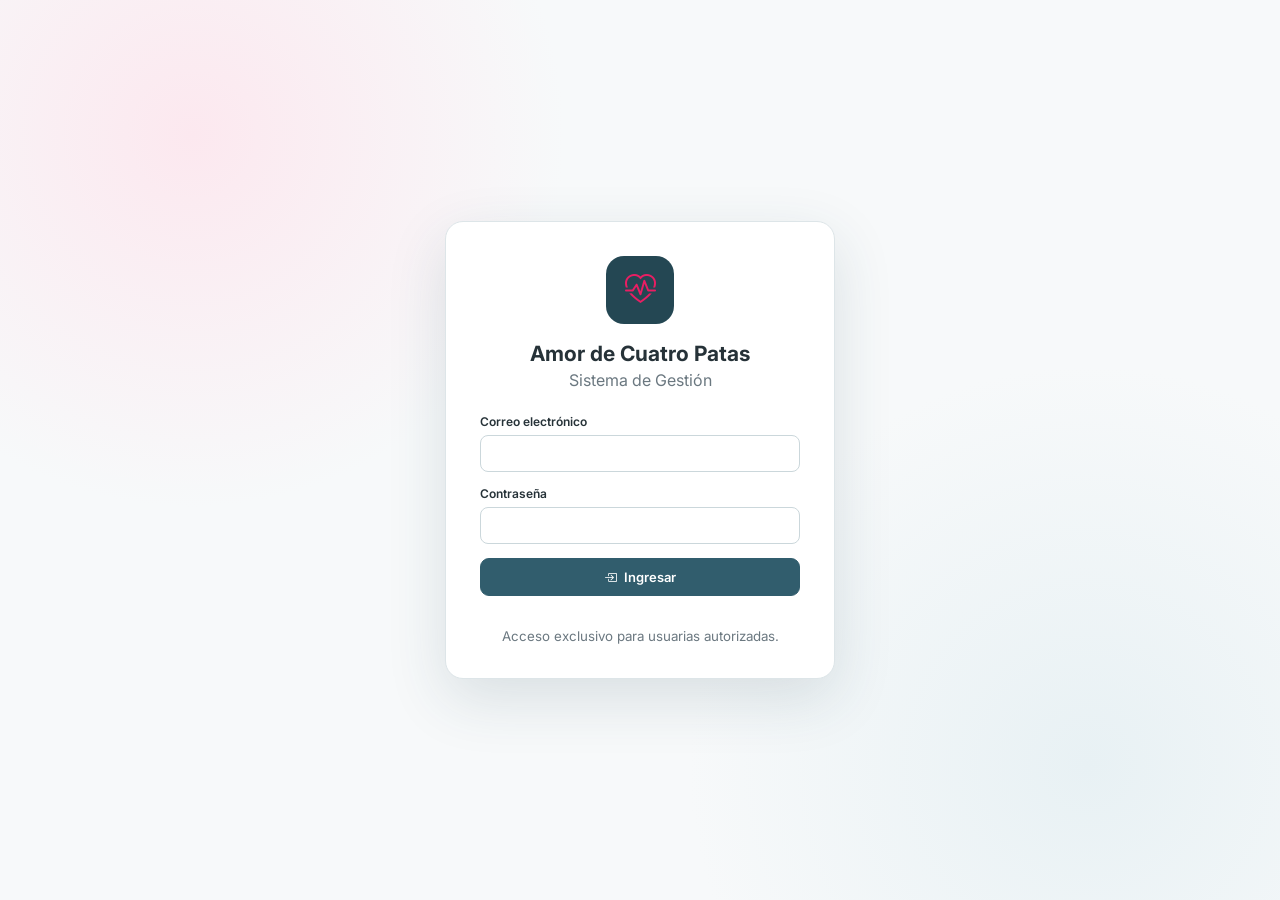
==== frontend/index.html @ b77878f8 "Agregar archivos de proyecto." ====
<!doctype html><html lang="es"><head><meta charset="utf-8"><meta name="viewport" content="width=device-width,initial-scale=1"><title>Amor de Cuatro Patas · Sistema de Gestión</title><link rel="preconnect" href="https://fonts.googleapis.com"><link rel="preconnect" href="https://fonts.gstatic.com" crossorigin><link href="https://fonts.googleapis.com/css2?family=Inter:wght@400;500;600;700&display=swap" rel="stylesheet"><link rel="stylesheet" href="https://cdn.jsdelivr.net/npm/bootstrap-icons@1.11.3/font/bootstrap-icons.min.css"><link rel="stylesheet" href="./css/styles.css"></head><body>
<div id="toast" class="toast"></div>
<section id="loginView" class="login-shell"><div class="login-card"><div class="brand-mark"><i class="bi bi-heart-pulse"></i></div><h1>Amor de Cuatro Patas</h1><p>Sistema de Gestión</p><form id="loginForm"><label>Correo electrónico<input id="loginEmail" type="email" required autocomplete="email"></label><label>Contraseña<input id="loginPassword" type="password" required autocomplete="current-password"></label><button class="btn primary full" type="submit"><i class="bi bi-box-arrow-in-right"></i> Ingresar</button><div id="loginError" class="form-error"></div></form><small>Acceso exclusivo para usuarias autorizadas.</small></div></section>
<div id="appView" class="app hidden"><aside class="sidebar"><div class="brand"><div class="brand-placeholder"><i class="bi bi-heart-fill"></i><i class="bi bi-paw-fill paw-fallback">🐾</i></div><div><strong>Amor de Cuatro Patas</strong><span>Sistema de Gestión</span></div></div><nav id="nav"></nav><div class="sidebar-user"><div><strong id="sidebarUser">Usuaria</strong><span id="sidebarEmail"></span></div><button id="logoutBtn" title="Cerrar sesión"><i class="bi bi-box-arrow-right"></i></button></div></aside><main><header class="topbar"><button id="menuBtn" class="icon-btn mobile"><i class="bi bi-list"></i></button><div><h2 id="pageTitle">Panel principal</h2><p id="pageSubtitle">Resumen de la Fundación</p></div><div class="top-actions"><button class="icon-btn" id="refreshBtn" title="Actualizar"><i class="bi bi-arrow-clockwise"></i></button></div></header><div id="content" class="content"></div></main></div>
<div id="modal" class="modal hidden"><div class="modal-backdrop" data-close-modal></div><div class="modal-card"><div class="modal-head"><div><h3 id="modalTitle"></h3><p id="modalSubtitle"></p></div><button class="icon-btn" data-close-modal><i class="bi bi-x-lg"></i></button></div><div id="modalBody" class="modal-body"></div></div></div>
<script type="module" src="./js/app.js"></script></body></html>
---- frontend/css/styles.css ----
:root{--primary:#315D6D;--primary-dark:#244753;--primary-soft:#E8F1F4;--brand:#E91E63;--brand-soft:#FCE8EF;--burgundy:#9F171A;--bg:#F7F9FA;--surface:#fff;--text:#263238;--muted:#6B7880;--line:#DDE5E8;--success:#2E7D5B;--success-soft:#E8F5EE;--warning:#A66B18;--warning-soft:#FFF4DE;--danger:#B84040;--danger-soft:#FCEAEA;--shadow:0 6px 24px rgba(36,71,83,.08);--radius:12px}*{box-sizing:border-box}body{margin:0;font-family:Inter,system-ui,sans-serif;color:var(--text);background:var(--bg)}button,input,select,textarea{font:inherit}.hidden{display:none!important}.app{min-height:100vh;display:grid;grid-template-columns:260px 1fr}.sidebar{position:sticky;top:0;height:100vh;background:var(--primary-dark);color:#fff;padding:22px 14px;display:flex;flex-direction:column;z-index:20}.brand{display:flex;gap:12px;align-items:center;padding:0 8px 22px;border-bottom:1px solid rgba(255,255,255,.12)}.brand-placeholder{width:48px;height:48px;background:#fff;color:var(--brand);border-radius:12px;display:grid;place-items:center;font-size:22px}.paw-fallback{display:none}.brand strong,.brand span{display:block}.brand strong{font-size:14px}.brand span{font-size:11px;opacity:.7;margin-top:3px}nav{padding:18px 0;display:grid;gap:5px;overflow:auto}.nav-btn{border:0;background:transparent;color:rgba(255,255,255,.78);padding:11px 12px;border-radius:9px;text-align:left;display:flex;align-items:center;gap:11px;cursor:pointer}.nav-btn:hover,.nav-btn.active{background:rgba(255,255,255,.1);color:#fff}.nav-btn.active{box-shadow:inset 3px 0 var(--brand)}.sidebar-user{margin-top:auto;border-top:1px solid rgba(255,255,255,.12);padding:16px 8px 0;display:flex;justify-content:space-between;align-items:center}.sidebar-user strong,.sidebar-user span{display:block;max-width:160px;overflow:hidden;text-overflow:ellipsis}.sidebar-user strong{font-size:13px}.sidebar-user span{font-size:10px;opacity:.65;margin-top:3px}.sidebar-user button{border:0;background:transparent;color:#fff;font-size:18px;cursor:pointer}.topbar{height:86px;background:#fff;border-bottom:1px solid var(--line);padding:18px 28px;display:flex;align-items:center;gap:15px;justify-content:space-between;position:sticky;top:0;z-index:10}.topbar h2{margin:0;font-size:22px}.topbar p{margin:4px 0 0;color:var(--muted);font-size:12px}.top-actions{margin-left:auto}.content{padding:26px;max-width:1600px;margin:auto}.mobile{display:none}.icon-btn{width:38px;height:38px;border:1px solid var(--line);background:#fff;border-radius:9px;cursor:pointer;color:var(--primary-dark)}.page-head{display:flex;justify-content:space-between;align-items:flex-start;gap:16px;margin-bottom:20px}.page-head h3{margin:0 0 5px}.page-head p{margin:0;color:var(--muted);font-size:13px}.actions{display:flex;gap:8px;flex-wrap:wrap}.btn{border:1px solid var(--line);background:#fff;color:var(--text);padding:10px 14px;border-radius:9px;cursor:pointer;font-weight:600;font-size:13px;display:inline-flex;align-items:center;gap:7px;justify-content:center}.btn:hover{filter:brightness(.98)}.btn.primary{background:var(--primary);border-color:var(--primary);color:#fff}.btn.brand{background:var(--brand);border-color:var(--brand);color:#fff}.btn.danger{color:var(--danger);border-color:#efcaca}.btn.full{width:100%}.kpis{display:grid;grid-template-columns:repeat(5,1fr);gap:14px;margin-bottom:22px}.kpi,.card{background:#fff;border:1px solid var(--line);border-radius:var(--radius);box-shadow:var(--shadow)}.kpi{padding:18px}.kpi-top{display:flex;justify-content:space-between;align-items:center;color:var(--muted);font-size:12px}.kpi-icon{width:34px;height:34px;border-radius:9px;background:var(--primary-soft);color:var(--primary);display:grid;place-items:center}.kpi strong{font-size:27px;display:block;margin-top:8px}.grid-2{display:grid;grid-template-columns:1fr 1fr;gap:18px}.card{padding:18px}.card h4{margin:0 0 14px}.toolbar{display:flex;gap:10px;flex-wrap:wrap;margin-bottom:16px}.toolbar input,.toolbar select{min-width:180px}.field-grid{display:grid;grid-template-columns:repeat(2,1fr);gap:14px}.field-grid .span-2{grid-column:span 2}label{display:grid;gap:6px;font-size:12px;font-weight:600;color:var(--text)}input,select,textarea{border:1px solid #CBD7DB;border-radius:8px;padding:10px 11px;background:#fff;color:var(--text);width:100%;outline:none}input:focus,select:focus,textarea:focus{border-color:var(--primary);box-shadow:0 0 0 3px rgba(49,93,109,.1)}textarea{min-height:92px;resize:vertical}.table-wrap{overflow:auto;background:#fff;border:1px solid var(--line);border-radius:var(--radius)}table{width:100%;border-collapse:collapse;font-size:12px}th,td{padding:12px 14px;border-bottom:1px solid #EDF1F2;text-align:left;white-space:nowrap}th{background:#F9FBFB;color:var(--muted);font-size:11px;text-transform:uppercase;letter-spacing:.03em}tr:last-child td{border-bottom:0}.badge{display:inline-flex;align-items:center;gap:5px;padding:5px 8px;border-radius:999px;font-size:10px;font-weight:700;background:var(--primary-soft);color:var(--primary)}.badge.success{background:var(--success-soft);color:var(--success)}.badge.warning{background:var(--warning-soft);color:var(--warning)}.badge.brand{background:var(--brand-soft);color:var(--brand)}.badge.danger{background:var(--danger-soft);color:var(--danger)}.animal-grid{display:grid;grid-template-columns:repeat(auto-fill,minmax(250px,1fr));gap:14px}.animal-card{background:#fff;border:1px solid var(--line);border-radius:var(--radius);overflow:hidden;cursor:pointer;transition:.15s}.animal-card:hover{transform:translateY(-2px);box-shadow:var(--shadow)}.animal-photo{height:145px;background:linear-gradient(135deg,var(--primary-soft),#fff);display:grid;place-items:center;color:var(--primary);font-size:38px}.animal-body{padding:14px}.animal-body h4{margin:0 0 5px}.muted{color:var(--muted)}.small{font-size:11px}.animal-meta{display:flex;gap:6px;flex-wrap:wrap;margin-top:10px}.empty{text-align:center;padding:38px;color:var(--muted)}.empty i{font-size:30px;display:block;margin-bottom:8px}.list-item{padding:11px 0;border-bottom:1px solid #EDF1F2;display:flex;justify-content:space-between;gap:12px}.list-item:last-child{border-bottom:0}.tabs{display:flex;gap:5px;overflow:auto;border-bottom:1px solid var(--line);margin:-4px 0 18px}.tab{border:0;background:transparent;padding:11px 10px;color:var(--muted);font-size:12px;font-weight:600;cursor:pointer;white-space:nowrap;border-bottom:2px solid transparent}.tab.active{color:var(--primary);border-bottom-color:var(--brand)}.profile-head{display:flex;gap:18px;align-items:center;margin-bottom:18px}.profile-photo{width:90px;height:90px;border-radius:16px;background:var(--primary-soft);display:grid;place-items:center;font-size:32px;color:var(--primary);overflow:hidden}.profile-photo img{width:100%;height:100%;object-fit:cover}.profile-head h3{font-size:24px;margin:0 0 6px}.definition{display:grid;grid-template-columns:repeat(3,1fr);gap:12px}.definition div{background:#F9FBFB;border-radius:9px;padding:10px}.definition dt{font-size:10px;color:var(--muted);text-transform:uppercase}.definition dd{margin:4px 0 0;font-size:12px;font-weight:600}.modal{position:fixed;inset:0;z-index:100;display:grid;place-items:center;padding:20px}.modal-backdrop{position:absolute;inset:0;background:rgba(20,31,35,.55)}.modal-card{position:relative;width:min(820px,96vw);max-height:92vh;background:#fff;border-radius:14px;box-shadow:0 20px 60px rgba(0,0,0,.25);display:flex;flex-direction:column}.modal-head{padding:18px 20px;border-bottom:1px solid var(--line);display:flex;justify-content:space-between}.modal-head h3{margin:0}.modal-head p{margin:4px 0 0;color:var(--muted);font-size:11px}.modal-body{padding:20px;overflow:auto}.form-actions{display:flex;justify-content:flex-end;gap:8px;margin-top:18px}.toast{position:fixed;right:20px;bottom:20px;z-index:200;background:var(--primary-dark);color:#fff;padding:12px 16px;border-radius:9px;box-shadow:var(--shadow);transform:translateY(100px);opacity:0;transition:.2s;font-size:12px}.toast.show{transform:none;opacity:1}.toast.error{background:var(--danger)}.login-shell{min-height:100vh;display:grid;place-items:center;padding:24px;background:radial-gradient(circle at 15% 15%,var(--brand-soft),transparent 28%),radial-gradient(circle at 85% 85%,var(--primary-soft),transparent 30%),var(--bg)}.login-card{width:min(390px,100%);background:#fff;padding:34px;border-radius:18px;box-shadow:0 20px 60px rgba(36,71,83,.14);border:1px solid var(--line);text-align:center}.brand-mark{width:68px;height:68px;margin:auto;background:var(--primary-dark);color:var(--brand);border-radius:18px;display:grid;place-items:center;font-size:31px}.login-card h1{font-size:21px;margin:17px 0 4px}.login-card p{margin:0 0 24px;color:var(--muted)}.login-card form{text-align:left;display:grid;gap:14px}.login-card small{display:block;color:var(--muted);margin-top:18px}.form-error{color:var(--danger);font-size:11px}.section-note{padding:11px 13px;background:var(--primary-soft);color:var(--primary-dark);border-radius:8px;font-size:11px;margin-bottom:14px}.status-row{display:flex;gap:7px;flex-wrap:wrap}.report-grid{display:grid;grid-template-columns:repeat(auto-fill,minmax(230px,1fr));gap:14px}.report-card{padding:16px;background:#fff;border:1px solid var(--line);border-radius:var(--radius);cursor:pointer}.report-card:hover{border-color:var(--primary)}.report-card i{font-size:22px;color:var(--primary)}.report-card h4{margin:10px 0 5px}.report-card p{margin:0;color:var(--muted);font-size:11px}.loading{padding:45px;text-align:center;color:var(--muted)}@media(max-width:1050px){.kpis{grid-template-columns:repeat(3,1fr)}.definition{grid-template-columns:repeat(2,1fr)}}@media(max-width:760px){.app{grid-template-columns:1fr}.sidebar{position:fixed;left:-280px;width:260px;transition:.2s}.sidebar.open{left:0}.mobile{display:inline-grid;place-items:center}.topbar{padding:15px 16px}.content{padding:16px}.kpis{grid-template-columns:repeat(2,1fr)}.grid-2,.field-grid{grid-template-columns:1fr}.field-grid .span-2{grid-column:span 1}.definition{grid-template-columns:1fr}.page-head{flex-direction:column}.profile-head{align-items:flex-start}.modal{padding:8px}.modal-card{max-height:96vh}}@media print{.sidebar,.topbar,.actions,.toolbar,.btn{display:none!important}.app{display:block}.content{padding:0}.card,.table-wrap{box-shadow:none}}
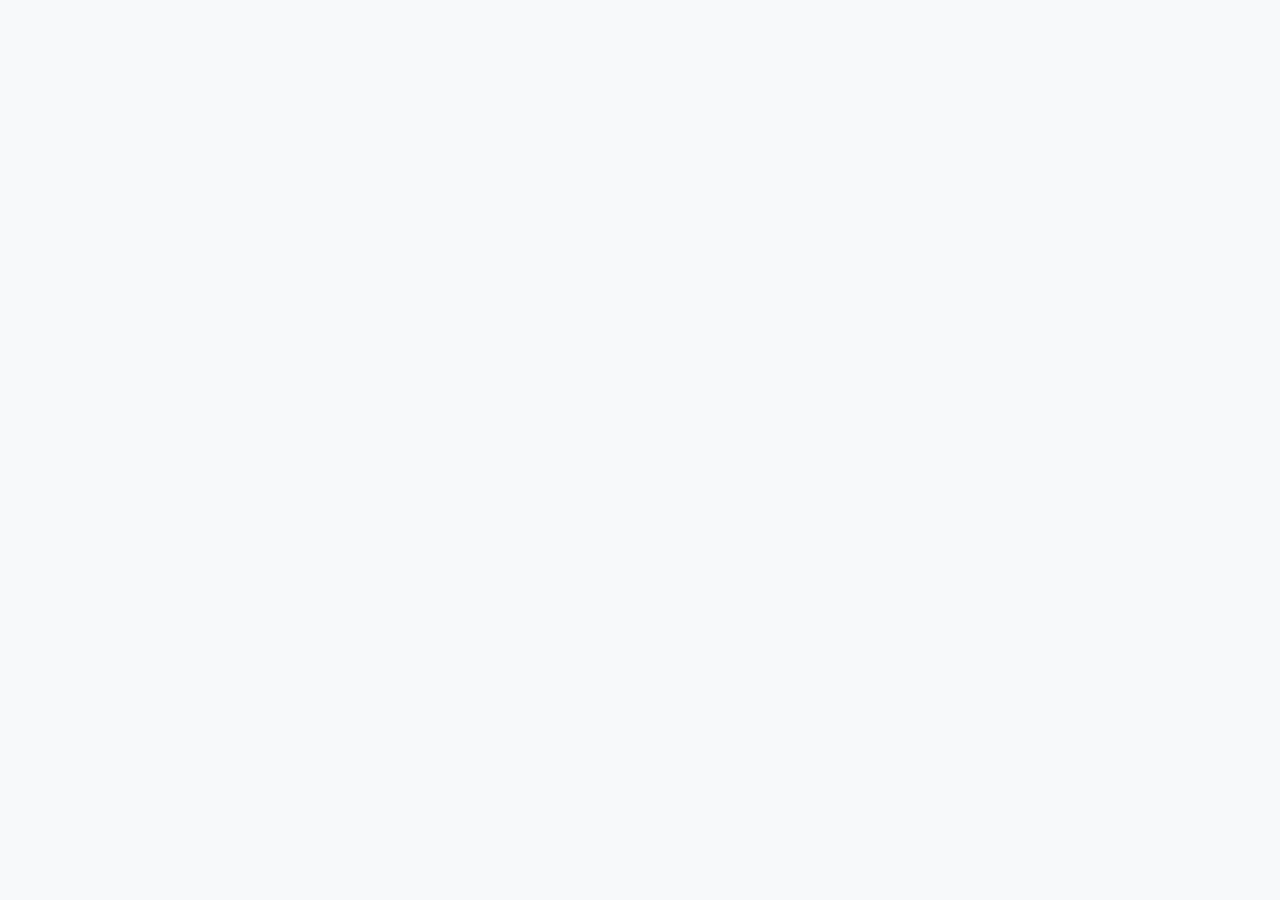
==== commit 23a565a5: "feat: estructura base, router y autenticación (Etapa 1) Reconstrucción limpia del frontend (reemplaz" ====
--- a/frontend/index.html
+++ b/frontend/index.html
@@ -1,6 +1,37 @@
-<!doctype html><html lang="es"><head><meta charset="utf-8"><meta name="viewport" content="width=device-width,initial-scale=1"><title>Amor de Cuatro Patas · Sistema de Gestión</title><link rel="preconnect" href="https://fonts.googleapis.com"><link rel="preconnect" href="https://fonts.gstatic.com" crossorigin><link href="https://fonts.googleapis.com/css2?family=Inter:wght@400;500;600;700&display=swap" rel="stylesheet"><link rel="stylesheet" href="https://cdn.jsdelivr.net/npm/bootstrap-icons@1.11.3/font/bootstrap-icons.min.css"><link rel="stylesheet" href="./css/styles.css"></head><body>
-<div id="toast" class="toast"></div>
-<section id="loginView" class="login-shell"><div class="login-card"><div class="brand-mark"><i class="bi bi-heart-pulse"></i></div><h1>Amor de Cuatro Patas</h1><p>Sistema de Gestión</p><form id="loginForm"><label>Correo electrónico<input id="loginEmail" type="email" required autocomplete="email"></label><label>Contraseña<input id="loginPassword" type="password" required autocomplete="current-password"></label><button class="btn primary full" type="submit"><i class="bi bi-box-arrow-in-right"></i> Ingresar</button><div id="loginError" class="form-error"></div></form><small>Acceso exclusivo para usuarias autorizadas.</small></div></section>
-<div id="appView" class="app hidden"><aside class="sidebar"><div class="brand"><div class="brand-placeholder"><i class="bi bi-heart-fill"></i><i class="bi bi-paw-fill paw-fallback">🐾</i></div><div><strong>Amor de Cuatro Patas</strong><span>Sistema de Gestión</span></div></div><nav id="nav"></nav><div class="sidebar-user"><div><strong id="sidebarUser">Usuaria</strong><span id="sidebarEmail"></span></div><button id="logoutBtn" title="Cerrar sesión"><i class="bi bi-box-arrow-right"></i></button></div></aside><main><header class="topbar"><button id="menuBtn" class="icon-btn mobile"><i class="bi bi-list"></i></button><div><h2 id="pageTitle">Panel principal</h2><p id="pageSubtitle">Resumen de la Fundación</p></div><div class="top-actions"><button class="icon-btn" id="refreshBtn" title="Actualizar"><i class="bi bi-arrow-clockwise"></i></button></div></header><div id="content" class="content"></div></main></div>
-<div id="modal" class="modal hidden"><div class="modal-backdrop" data-close-modal></div><div class="modal-card"><div class="modal-head"><div><h3 id="modalTitle"></h3><p id="modalSubtitle"></p></div><button class="icon-btn" data-close-modal><i class="bi bi-x-lg"></i></button></div><div id="modalBody" class="modal-body"></div></div></div>
-<script type="module" src="./js/app.js"></script></body></html>
+<!doctype html>
+<html lang="es">
+<head>
+    <meta charset="utf-8">
+    <meta name="viewport" content="width=device-width, initial-scale=1">
+    <meta name="referrer" content="strict-origin-when-cross-origin">
+    <meta name="robots" content="noindex, nofollow">
+    <meta name="theme-color" content="#244753">
+    <title>Amor de Cuatro Patas · Sistema de Gestión</title>
+
+    <link rel="preconnect" href="https://fonts.googleapis.com">
+    <link rel="preconnect" href="https://fonts.gstatic.com" crossorigin>
+    <link rel="stylesheet" href="https://fonts.googleapis.com/css2?family=Inter:wght@400;500;600;700&display=swap">
+
+    <link rel="stylesheet" href="https://cdn.jsdelivr.net/npm/bootstrap@5.3.8/dist/css/bootstrap.min.css"
+          integrity="sha384-sRIl4kxILFvY47J16cr9ZwB07vP4J8+LH7qKQnuqkuIAvNWLzeN8tE5YBujZqJLB" crossorigin="anonymous">
+    <link rel="stylesheet" href="https://cdn.jsdelivr.net/npm/bootstrap-icons@1.13.1/font/bootstrap-icons.min.css"
+          integrity="sha384-CK2SzKma4jA5H/MXDUU7i1TqZlCFaD4T01vtyDFvPlD97JQyS+IsSh1nI2EFbpyk" crossorigin="anonymous">
+    <link rel="stylesheet" href="./css/styles.css">
+</head>
+<body>
+    <div id="app"></div>
+
+    <!-- Contenedores globales para toasts y modales -->
+    <div class="toast-container position-fixed top-0 end-0 p-3" id="toastArea"></div>
+    <div id="modalHost"></div>
+
+    <noscript>
+        <p class="p-4">Este sistema requiere JavaScript habilitado en el navegador.</p>
+    </noscript>
+
+    <script src="https://cdn.jsdelivr.net/npm/bootstrap@5.3.8/dist/js/bootstrap.bundle.min.js"
+            integrity="sha384-FKyoEForCGlyvwx9Hj09JcYn3nv7wiPVlz7YYwJrWVcXK/BmnVDxM+D2scQbITxI"
+            crossorigin="anonymous" defer></script>
+    <script type="module" src="./js/app.js"></script>
+</body>
+</html>
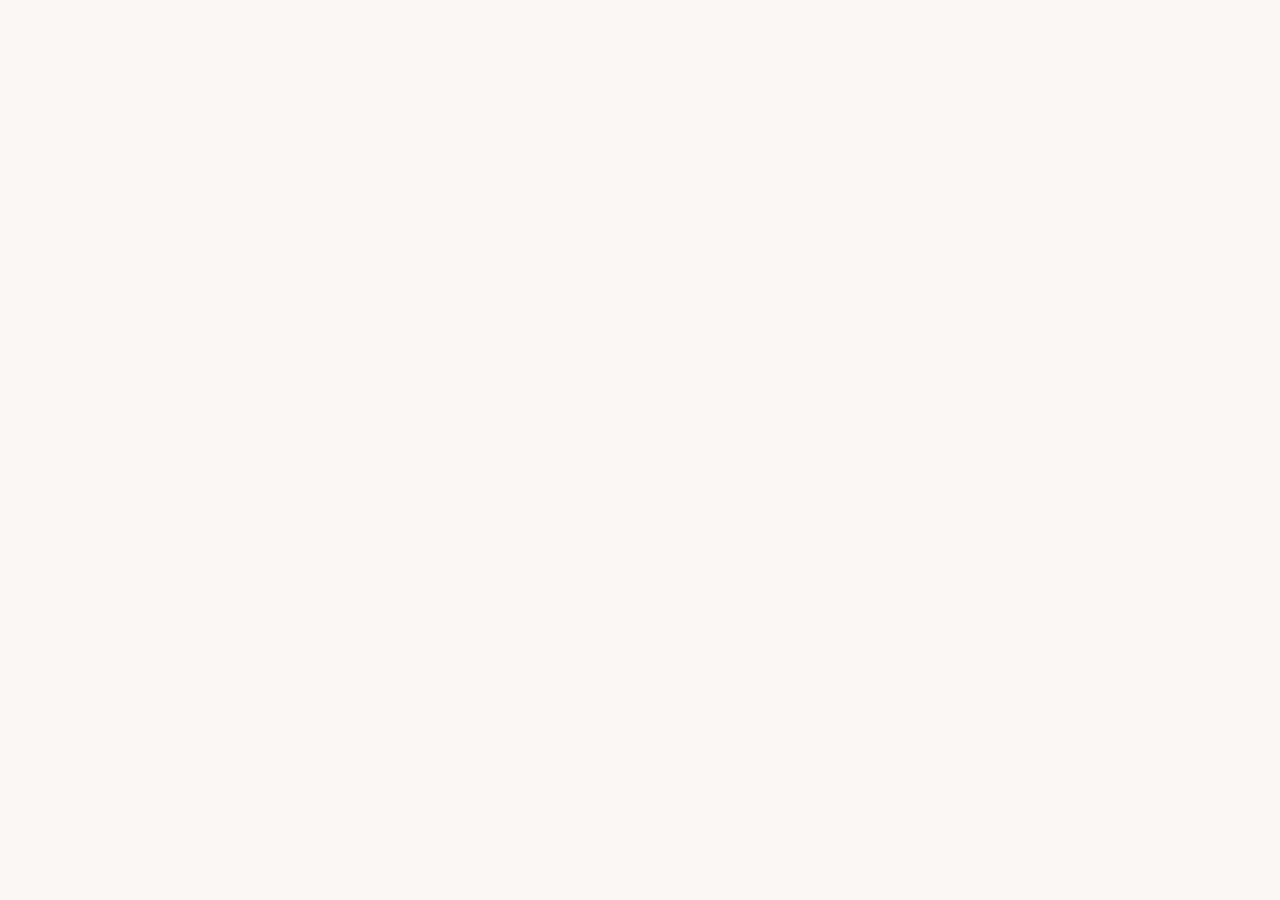
==== commit 761cf827: "feat: identidad visual con el logo y la paleta burdeo de la Fundación" ====
--- a/frontend/index.html
+++ b/frontend/index.html
@@ -5,8 +5,10 @@
     <meta name="viewport" content="width=device-width, initial-scale=1">
     <meta name="referrer" content="strict-origin-when-cross-origin">
     <meta name="robots" content="noindex, nofollow">
-    <meta name="theme-color" content="#244753">
+    <meta name="theme-color" content="#5C0A0E">
     <title>Amor de Cuatro Patas · Sistema de Gestión</title>
+    <link rel="icon" type="image/png" href="./assets/favicon.png">
+    <link rel="apple-touch-icon" href="./assets/apple-touch-icon.png">
 
     <link rel="preconnect" href="https://fonts.googleapis.com">
     <link rel="preconnect" href="https://fonts.gstatic.com" crossorigin>
